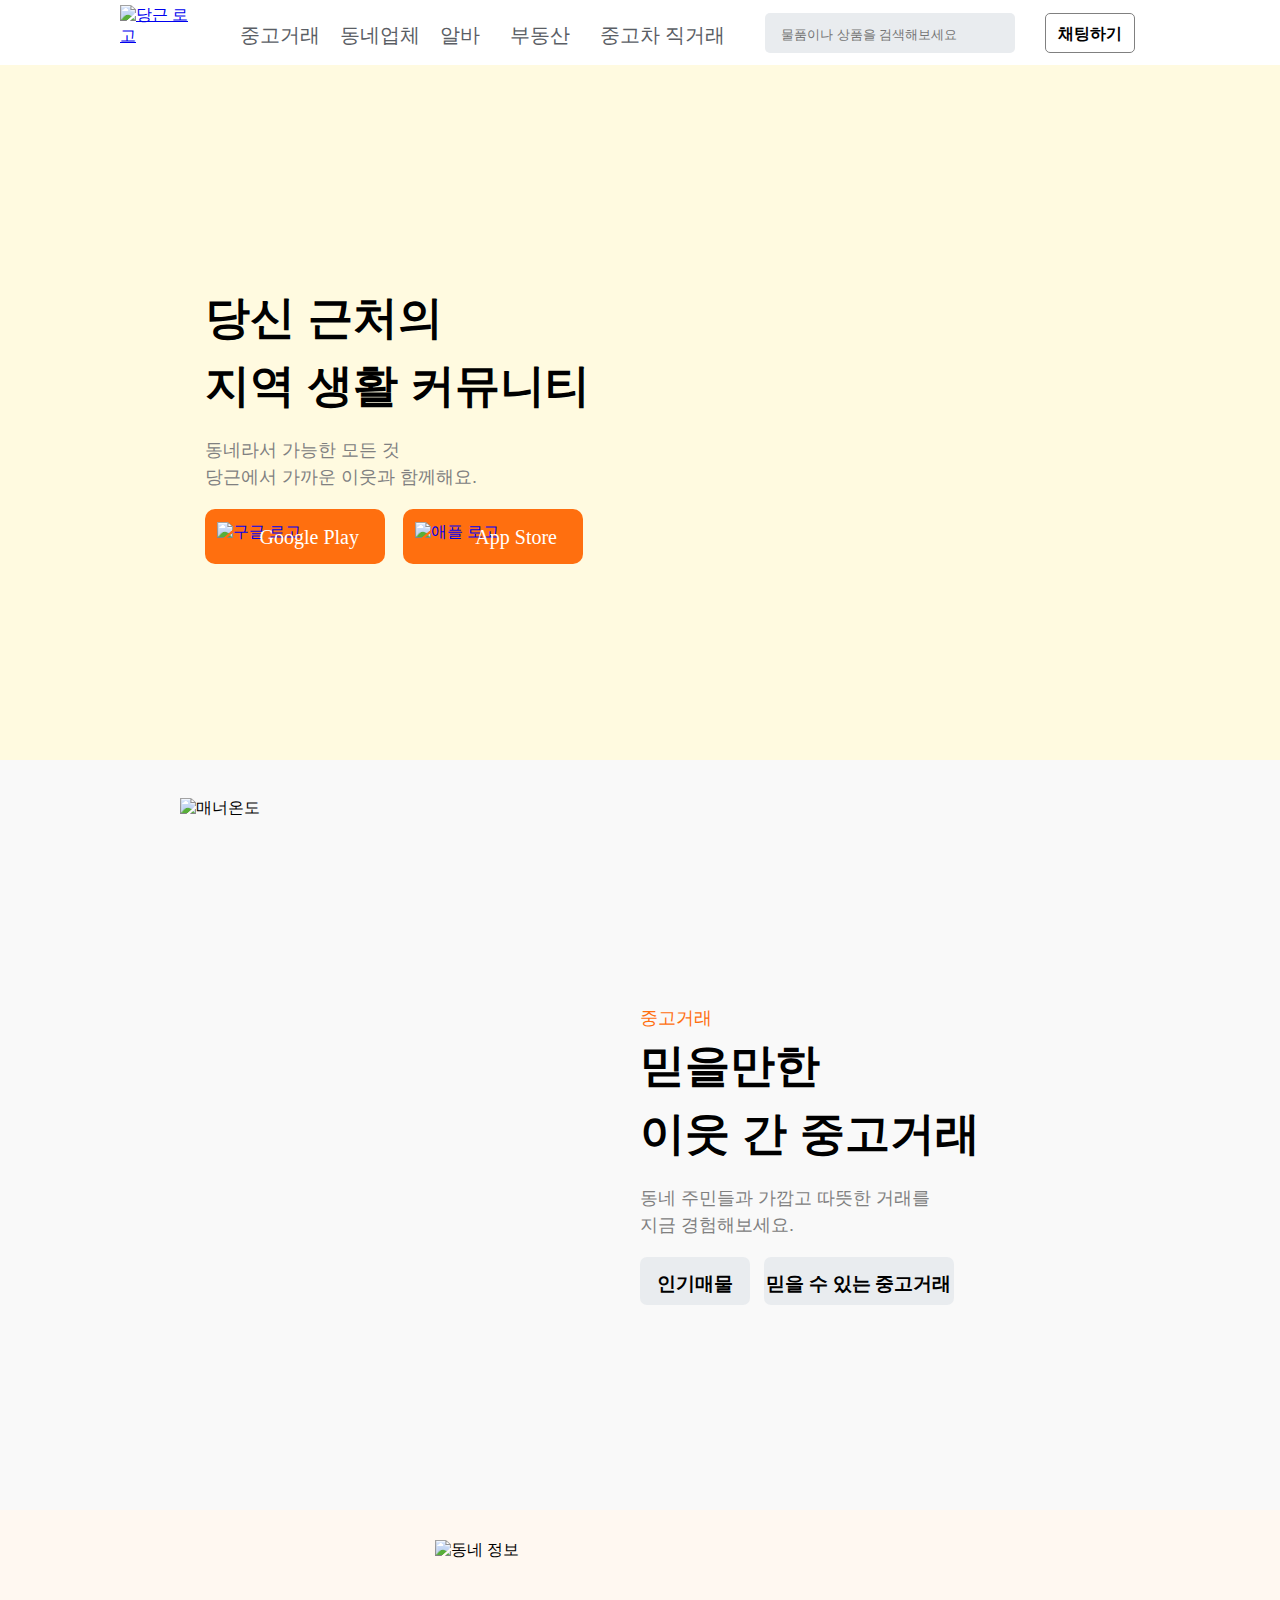
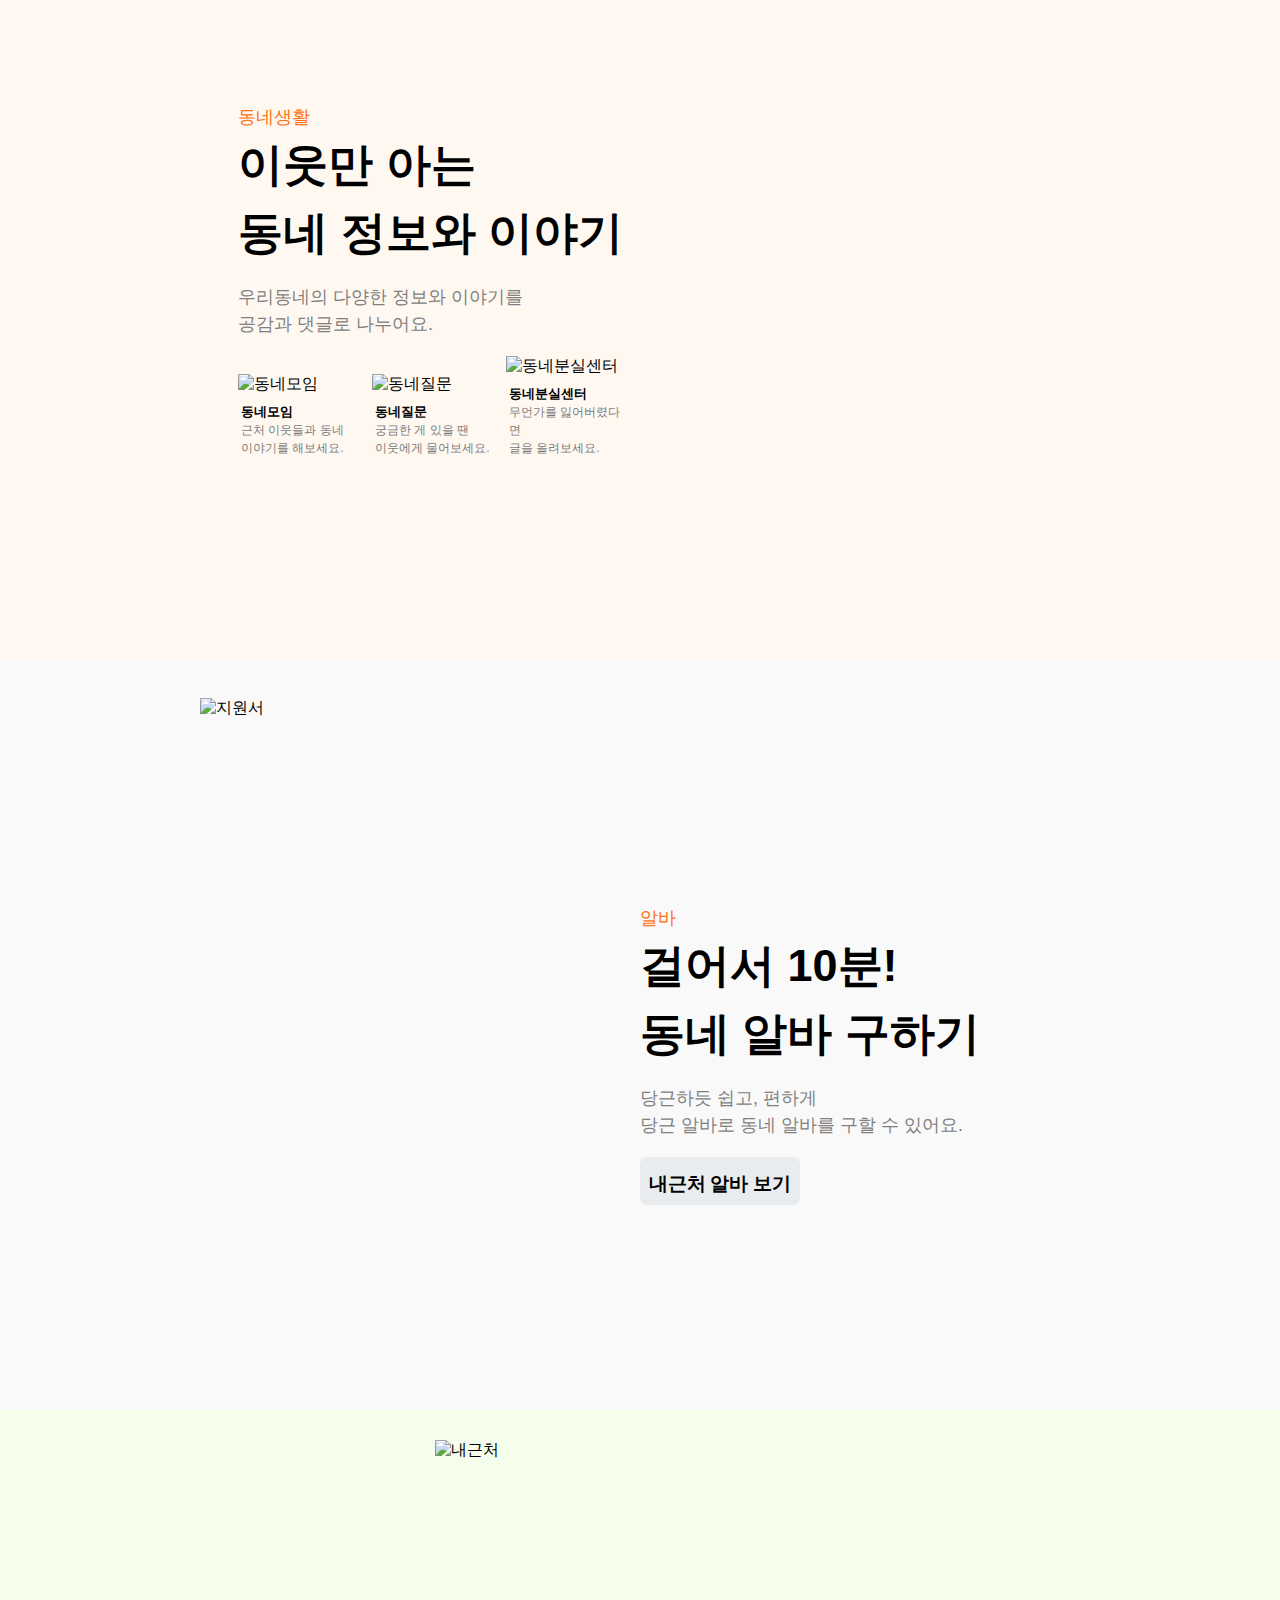
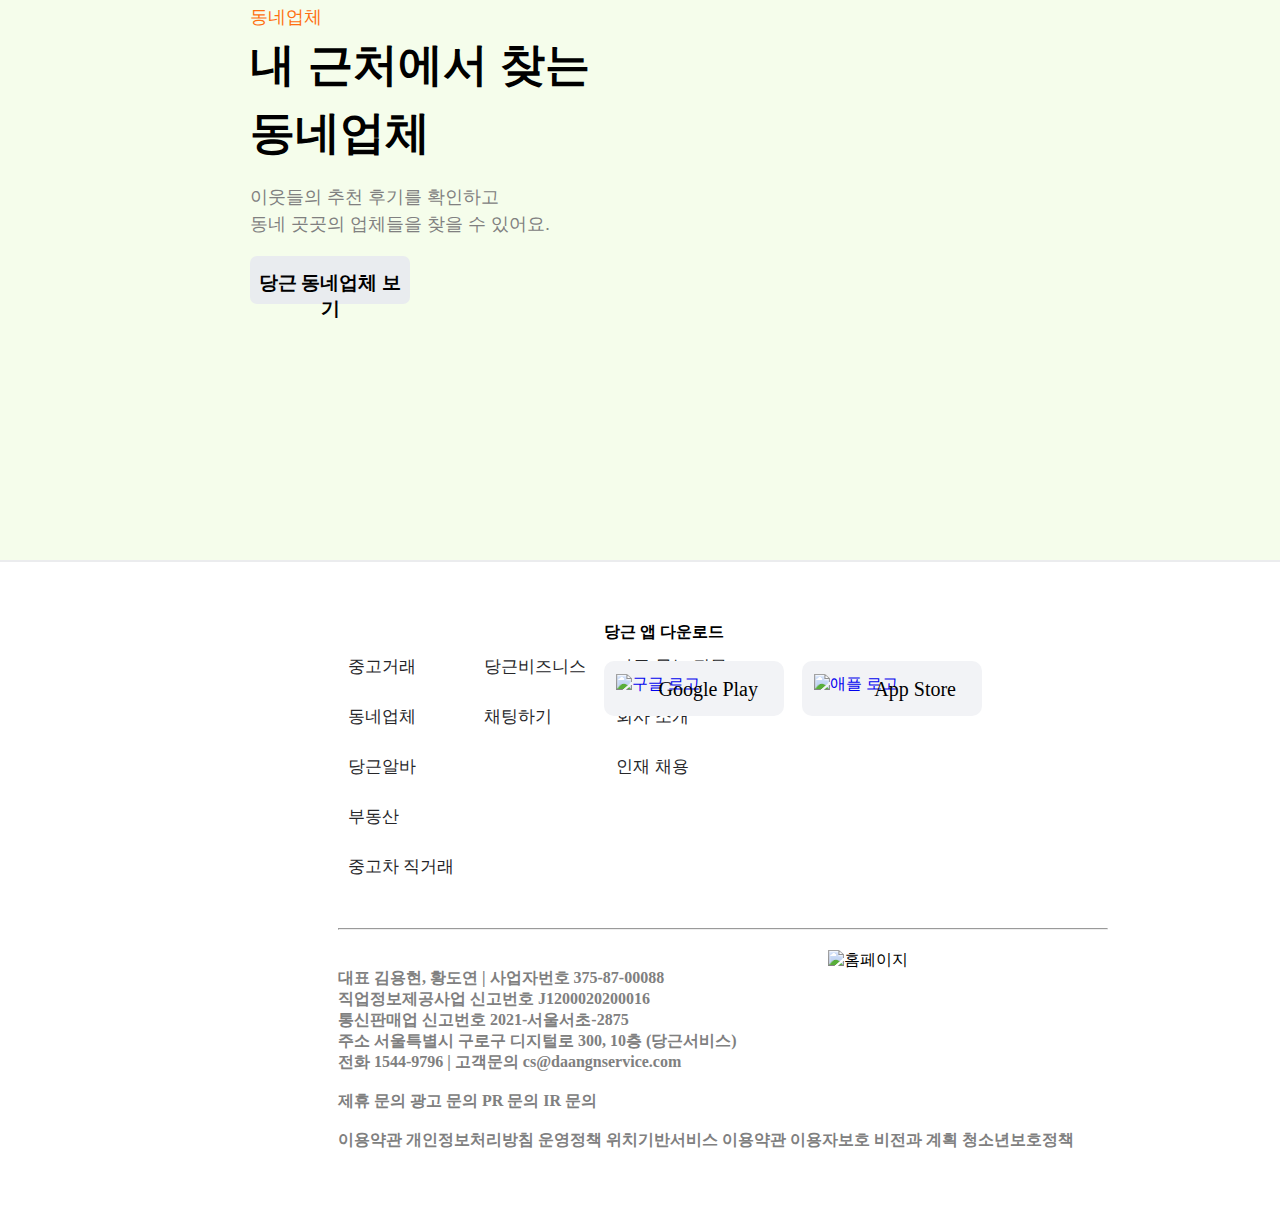
==== Web/index.html @ 8ed198dc "first commit" ====
<!DOCTYPE html>
<html lang="ko">
  <head>
    <meta charset="UTF-8" />
    <meta name="viewport" content="width=device-width, initial-scale=1.0" />
    <title>당근마켓 클론</title>
    <link rel="stylesheet" href="style.css"/>
    
  </head>
  <body>
      <header class="scroll_bar">
        <div class="header_container">
          <div class="logo">
            <a href="./index.html"><img src="../assets/daangn-clone-logo.png" alt="당근 로고" width="110px"></a>
          </div>
          
          <div class="headButton">
            <a href="./fleamarket.html"><div id="headclick">중고거래</div></a>
            <div id="headclick2">동네업체</div>
            <div id="headclick3">알바</div>
            <div id="headclick4">부동산</div>
            <div id="headclick5">중고차 직거래</div>
          </div>

          <div class="head_chat">
            <h4>채팅하기</h4>
          </div>
          <input type="text" class="head_search" placeholder="물품이나 상품을 검색해보세요">
        </div>
      </header>

      <main>
        <div class="indexcontainer">
          <div class="container-yellow">
            <div id="text-box">
              <h1 class="ibm-plex-sans-kr-regular">당신 근처의<br>지역 생활 커뮤니티</h1>
              <br>
              <p class="nanum-gothic-regular">동네라서 가능한 모든 것<br>당근에서 가까운 이웃과 함께해요.</p>
              <br>
              <a href="https://play.google.com/store/apps/details?id=com.towneers.www" target = "_blank">
                <section id="downloadButton">
                  <div id="download_picture"><img src="../assets/google-logo.png" alt="구글 로고" width="30px" height="30px"></div>
                  <div id="download_write">Google Play</div>
                </section>
              </a>
    
               <a href="https://apps.apple.com/us/app/karrot-buy-sell-locally/id1018769995" target = "_blank">
                <section id="downloadButton">
                  <div id="download_picture"><img src="../assets/apple-logo.png" alt="애플 로고" width="42px" height="34px"></div>
                  <div id="download_write">App Store</div>
                </section>
               </a>
            </div>
    
            <div class="mascot">
              <img src="../assets/daangn-clone-mascot.jpg" alt="당근 마스코트" width="655" height="800">
            </div>
          </div>

          <div class="container-white">
            <div class="main_tmpPicture">
              <img src="../assets/daangn-clone-tem.jpg" alt="매너온도" width="640" height="720">
            </div>

            <div class="container-text-white">
              <p class="nanum-gothic-regular-orange">중고거래</p>
              <h1 class="ibm-plex-sans-kr-regular">믿을만한<br>이웃 간 중고거래</h1>
              <br>
              <p class="nanum-gothic-regular">동네 주민들과 가깝고 따뜻한 거래를<br>지금 경험해보세요.</p>
              <br>

              <div id="grayButton">
                <h3>인기매물</h3>
              </div>
              <div id="grayButton2">
                <h3>믿을 수 있는 중고거래</h3>
              </div>
            </div>
          </div>

          <div class="container-red">
            <div class="main_vPicture">
              <img src="../assets/v_info.jpg" alt="동네 정보" width="640" height="720"> 
            </div>

            <div class="container-text-red">
              <p class="nanum-gothic-regular-orange">동네생활</p>
              <h1 class="ibm-plex-sans-kr-regular">이웃만 아는<br>동네 정보와 이야기</h1>
              <br>
              <p class="nanum-gothic-regular">우리동네의 다양한 정보와 이야기를<br>공감과 댓글로 나누어요.</p>
              <br>
              <div id="village_info">
                <img src="../assets/동네모임.png" alt="동네모임" width="75px" height="75px">
                <div id="village_text">
                  <h5>동네모임</h5>
                  <p class="p-nanum-gothic-regular">근처 이웃들과 동네<br>이야기를 해보세요.</p>
                </div>
              </div>
              <div id="village_info_left">
                <img src="../assets/동네질문.png" alt="동네질문" width="75px" height="75px">
                <div id="village_text">
                  <h5>동네질문</h5>
                  <p class="p-nanum-gothic-regular">궁금한 게 있을 땐<br>이웃에게 물어보세요.</p>
                </div>
              </div>
              <div id="village_info_left">
                <img src="../assets/동네분실센터.png" alt="동네분실센터" width="75px" height="75px">
                <div id="village_text">
                  <h5>동네분실센터</h5>
                  <p class="p-nanum-gothic-regular">무언가를 잃어버렸다면<br>글을 올려보세요.</p>
                </div>
              </div>
            </div>
          </div>
  
          <div class="container-white">
            <div class="main_supportPicture">
              <img src="../assets/지원서.jpg" alt="지원서" width="640" height="720">
            </div>

            <div class="container-text-white">
              <p class="nanum-gothic-regular-orange">알바</p>
              <h1 class="ibm-plex-sans-kr-regular">걸어서 10분!<br>동네 알바 구하기</h1>
              <br>
              <p class="nanum-gothic-regular">당근하듯 쉽고, 편하게<br>당근 알바로 동네 알바를 구할 수 있어요.</p>
              <br>
              <div id="grayButton3">
                <h3>내근처 알바 보기</h3>
              </div>
            </div>
          </div>  

          <div class="container-green">
            <div class="main_vPicture">
              <img src="../assets/내근처.jpg" alt="내근처" width="640" height="720"> 
            </div>
              <div class="container-text-green">
                <p class="nanum-gothic-regular-orange">동네업체</p>
                <h1 class="ibm-plex-sans-kr-regular">내 근처에서 찾는<br>동네업체</h1>
                <br>
                <p class="nanum-gothic-regular">이웃들의 추천 후기를 확인하고<br>동네 곳곳의 업체들을 찾을 수 있어요.</p>
                <br>
                <div id="grayButton3">
                  <h3>당근 동네업체 보기</h3>
                </div>
              </div>
            </div>
          </div>
        </div>
        
      </main>
      <hr color="#ebecee">
      <footer class="footer_d">
        <div class="footer_text">
          <div class="footer_text_div">
            <h4>당근 앱 다운로드</h4>
            <br>
            <a href="https://play.google.com/store/apps/details?id=com.towneers.www" target = "_blank">
              <section id="downloadButton-black">
                <div id="download_picture"><img src="../assets/google-logo-black.png" alt="구글 로고" width="30px" height="25px"></div>
                <div id="download_write-black">Google Play</div>
              </section>
            </a>
            <a href="https://apps.apple.com/us/app/karrot-buy-sell-locally/id1018769995" target = "_blank">
              <section id="downloadButton-black">
                <div id="download_picture"><img src="../assets/apple-logo-black.png" alt="애플 로고" width="30px" height="25px"></div>
                <div id="download_write-black">App Store</div>
              </section>
            </a>
          </div>

          <div class="footer_text_ul">
          <ul>
            <li>중고거래</li>
            <li>동네업체</li>
            <li>당근알바</li>
            <li>부동산</li>
            <li>중고차 직거래</li>
          </ul>
          <ul>
            <li>당근비즈니스</li>
            <li>채팅하기</li>
          </ul>
          <ul>
            <li>자주 묻는 질문</li>
            <li>회사 소개</li>
            <li>인재 채용</li>
          </ul>
        </div>
          <br>
          <br>
          <hr>
          <div class="footer_text_under">
            <img src="../assets/footer_picture.png" alt="홈페이지" width="280" height="55">
            <br>
            <h4>대표 김용현, 황도연 | 사업자번호 375-87-00088</h4>
            <h4>직업정보제공사업 신고번호 J1200020200016</h4>
            <h4>통신판매업 신고번호 2021-서울서초-2875</h4>
            <h4>주소 서울특별시 구로구 디지털로 300, 10층 (당근서비스)</h4>
            <h4>전화 1544-9796 | 고객문의 cs@daangnservice.com</h4>
            <br>
            <h4>제휴 문의     광고 문의     PR 문의     IR 문의</h4>
            <br>
            <h4>이용약관   개인정보처리방침   운영정책   위치기반서비스 이용약관   이용자보호 비전과 계획   청소년보호정책</h4>
          </div>
        </div>
      </footer>

  </body>
</html>
---- Web/style.css ----
.ibm-plex-sans-kr-regular {
  font-family: "IBM Plex Sans KR", sans-serif;
  font-weight: 650;
  font-style: normal;
  font-size : 45px;
  line-height : 1.5;
}

.fleamarket_ibm-plex-sans-kr-regular {
  font-family: "IBM Plex Sans KR", sans-serif;
  font-weight: 650;
  font-style: normal;
  font-size : 35px;
  line-height : 1.5;
}

.nanum-gothic-regular {
  font-family: "Nanum Gothic", sans-serif;
  font-style: normal;
  color : gray;
  font-size : 18px;
  line-height : 1.5;
}

.nanum-gothic-regular-orange {
  font-family: "Nanum Gothic", sans-serif;
  font-style: bolder;
  color : #FF6F0F;
  font-size : 18px;
  line-height : 1.5;
}

.head-nanum-gothic-regular {
  font-family: "Nanum Gothic", sans-serif;
  font-style: light;
  color : #868e96;
  font-size : 12px;
  line-height : 1.5;
}

.p-nanum-gothic-regular {
  font-family: "Nanum Gothic", sans-serif;
  font-style: light;
  color : #7c7c7c;
  font-size : 12px;
  line-height : 1.5;
}

* {
  margin: 0;
  padding: 0;
  box-sizing: border-box;
}

.logo {
  cursor : pointer;
  width : 70px;
}

.footer_d {
  height : 620px;
  background-color : white;
  position : relative;
}

.footer_text {
  width : 770px;
  height : 530px;
  margin : 40px 338px 0px 338px;
  
}

.footer_text_under > h4 {
  font-size : 16px;
  color : gray;
}

.footer_text_under {
  width : 770px;
  height : 200px;
  margin : 20px 0px 0px 0px;
  position : relative;
}

.footer_text_under > img {
  position : absolute;
  right : 0px;
  top : 0px
}

ul {
  padding : 40px 0px 0px 10px;
  display : inline-block;
  margin-right : 20px;
}

li {
  list-style : none;
  font-size : 17px;
  line-height : 50px;
  color : #262629;
}

footer > hr {
  width : 120px;
  border-color : #f5f5f7;
}

.container-yellow {
  position : relative;
  background-color : #FFFAE0;
  height : 760px;
}

.main-footer_hr {
  border-color : #f5f5f7;
}

.container-white {
  position : relative;
  background-color : #f9f9f9;
  height : 750px;
}

.container-green {
  position : relative;
  background-color : #f5fdeb;
  height : 750px;
  border-top-width : 2px;
  border-color : gray;
}

.container-text-white {
  position  : absolute;
  top : 245px;
  right : 300px;
}

.container-red {
  position : relative;
  background-color : #fff8f1;
  height : 750px;
}

.container-text-red {
  position  : absolute;
  top : 194px;
  left : 238px;
}

.container-text-green {
  position  : absolute;
  top : 194px;
  left : 250px;
}

header {
  background-color : white;
  height : 65px;
}

.header_container {
  position : relative;
  margin : 5px 135px 5px 120px;
}

.headButton {
  margin : 5px 135px 5px 120px;
  height : 50px;
}

#headclick {
  color : #5a5e65;
  text-align : center;
  position : absolute;
  padding : 12px 0px;
  top : 5px;
  font-size : 20px;
}

#headclick:hover {
  color : #868e96;
  cursor : pointer;
}

#headclick2:hover {
  color : #868e96;
  cursor : pointer;
}

#headclick3:hover {
  color : #868e96;
  cursor : pointer;
}

#headclick4:hover {
  color : #868e96;
  cursor : pointer;
}

#headclick5:hover {
  color : #868e96;
  cursor : pointer;
}

#headclick6:hover {
  cursor : pointer;
}

#headclick2 {
  color : #5a5e65;
  text-align : center;
  position : absolute;
  padding : 12px 0px;
  left : 220px;
  top : 5px;
  font-size : 20px;
}

#headclick3 {
  color : #5a5e65;
  text-align : center;
  position : absolute;
  padding : 12px 0px;
  left : 320px;
  top : 5px;
  font-size : 20px;
}

#headclick4 {
  color : #5a5e65;
  text-align : center;
  position : absolute;
  padding : 12px 0px;
  left : 390px;
  top : 5px;
  font-size : 20px;
}

#headclick5 {
  color : #5a5e65;
  text-align : center;
  position : absolute;
  padding : 12px 0px;
  left : 480px;
  top : 5px;
  font-size : 20px;
}

#headclick6 {
  color : #ff7929;
  text-align : center;
  position : absolute;
  padding : 12px 0px;
  top : 5px;
  font-size : 20px;

}

.scroll_bar {
  position : fixed;
  width : 100%;
  top : 0;
  z-index : 100;
}

.indexcontainer {
  height : 3760px;
}

#text-box {
  padding-left : 205px;
  padding-top : 284px;
  
}

.mascot {
  position : absolute;
  bottom : 0;
  right : 45px;
  top : 1px;

}

#downloadButton {
  position : relative;
  width : 180px;
  height : 55px;
  background-color : #FF6F0F;
  border-radius : 10px;
  float : left;
  margin-right : 18px; 
}

#downloadButton-black {
  position : relative;
  width : 180px;
  height : 55px;
  background-color : #f2f3f6;
  border-radius : 10px;
  float : left;
  margin-right : 18px; 
}

#download_picture {
  padding : 13px 0px 0px 12px;
}

#download_write {
  font-size : 20px;
  text-align : center;
  color : white;
  position : absolute;
  top : 17px;
  right : 26px;
}

#download_write-black {
  font-size : 20px;
  text-align : center;
  color : black;
  position : absolute;
  top : 17px;
  right : 26px;
}

.mainfleainfo {
  background-color : #FFF1AA;
  height: 380px;
  position : relative;
}

.mainfleacontainer {
  margin : 0px 335px 0px 335px;
  height : 315px;
  padding : 112px 0px 100px 0px;
}

.fleamarket_p {
  font-size : 18px;
  line-height : 1.4;
}

.fleamarket_picture {
  position : absolute;
  top : 65px;
  right : 280px
}

.fleamarket_h1 {
  text-align : center;
  padding : 74px 0px 0px 0px;
}

.fleamarket_h3 {
  text-align : center;
  padding : 10px 0px 0px 0px;
  text-decoration : underline;
}

.fleamarket_container {
  height : 2210px;
}

.head_chat {
  border-radius : 5px;
  border : 1.2px solid gray;
  width : 90px;
  height : 40px;
  text-align : center;
  padding : 10px 0px 0px 0px;
  position : absolute;
  right : 10px;
  top : 8px;
}

.head_search {
  border-radius : 5px;
  background-color : #e9ecef;
  width : 250px;
  height : 40px;
  text-align : left;
  padding : 2px 0px 0px 16px;
  position : absolute;
  right : 130px;
  top : 8px;
  border-width : 0px;

}

.main_tmpPicture {
  position : relative;
  height : 750px;
  width: 655px;
  top : 38px;
  left : 180px

}

.main_supportPicture {
  position : relative;
  height : 750px;
  width: 655px;
  top : 38px;
  left : 200px

}

#grayButton {
  background-color : #E9ECEF;
  width : 110px;
  height : 48px;
  border-radius : 7px;
  text-align : center;
  padding : 14px 0px 0px 0px;
  display : inline-block;
}

#grayButton2 {
  background-color : #E9ECEF;
  width : 190px;
  height : 48px;
  border-radius : 7px;
  text-align : center;
  padding : 14px 0px 0px 0px;
  display : inline-block;
  margin-left : 10px;
}

#grayButton3 {
  background-color : #E9ECEF;
  width : 160px;
  height : 48px;
  border-radius : 7px;
  text-align : center;
  padding : 14px 0px 0px 0px;
  display : inline-block;
}

.main_vPicture {
  position : absolute;
  height : 750px;
  width: 655px;
  top : 30px;
  right : 190px;
}

#village_info {
  width : 120px;
  height : 150px;
  display : inline-block;
}

#village_info_left {
  width : 120px;
  height : 150px;
  display : inline-block;
  margin-left : 10px;
}

#village_text {
  padding-top : 8px;
  padding-left : 3px;
}

.footer_text_ul {
  display: flex;
}

.footer_text_div {
  position : absolute;
  top : 20px;
  right : 280px;
}

.flea_box {
  width : 757px;
  height : 1542px;
  margin : 30px auto;
}

.item {
  display : inline-block;
  margin-right : 26px;
  width : 223px;
  height : 339px;
  line-height : 26px
}
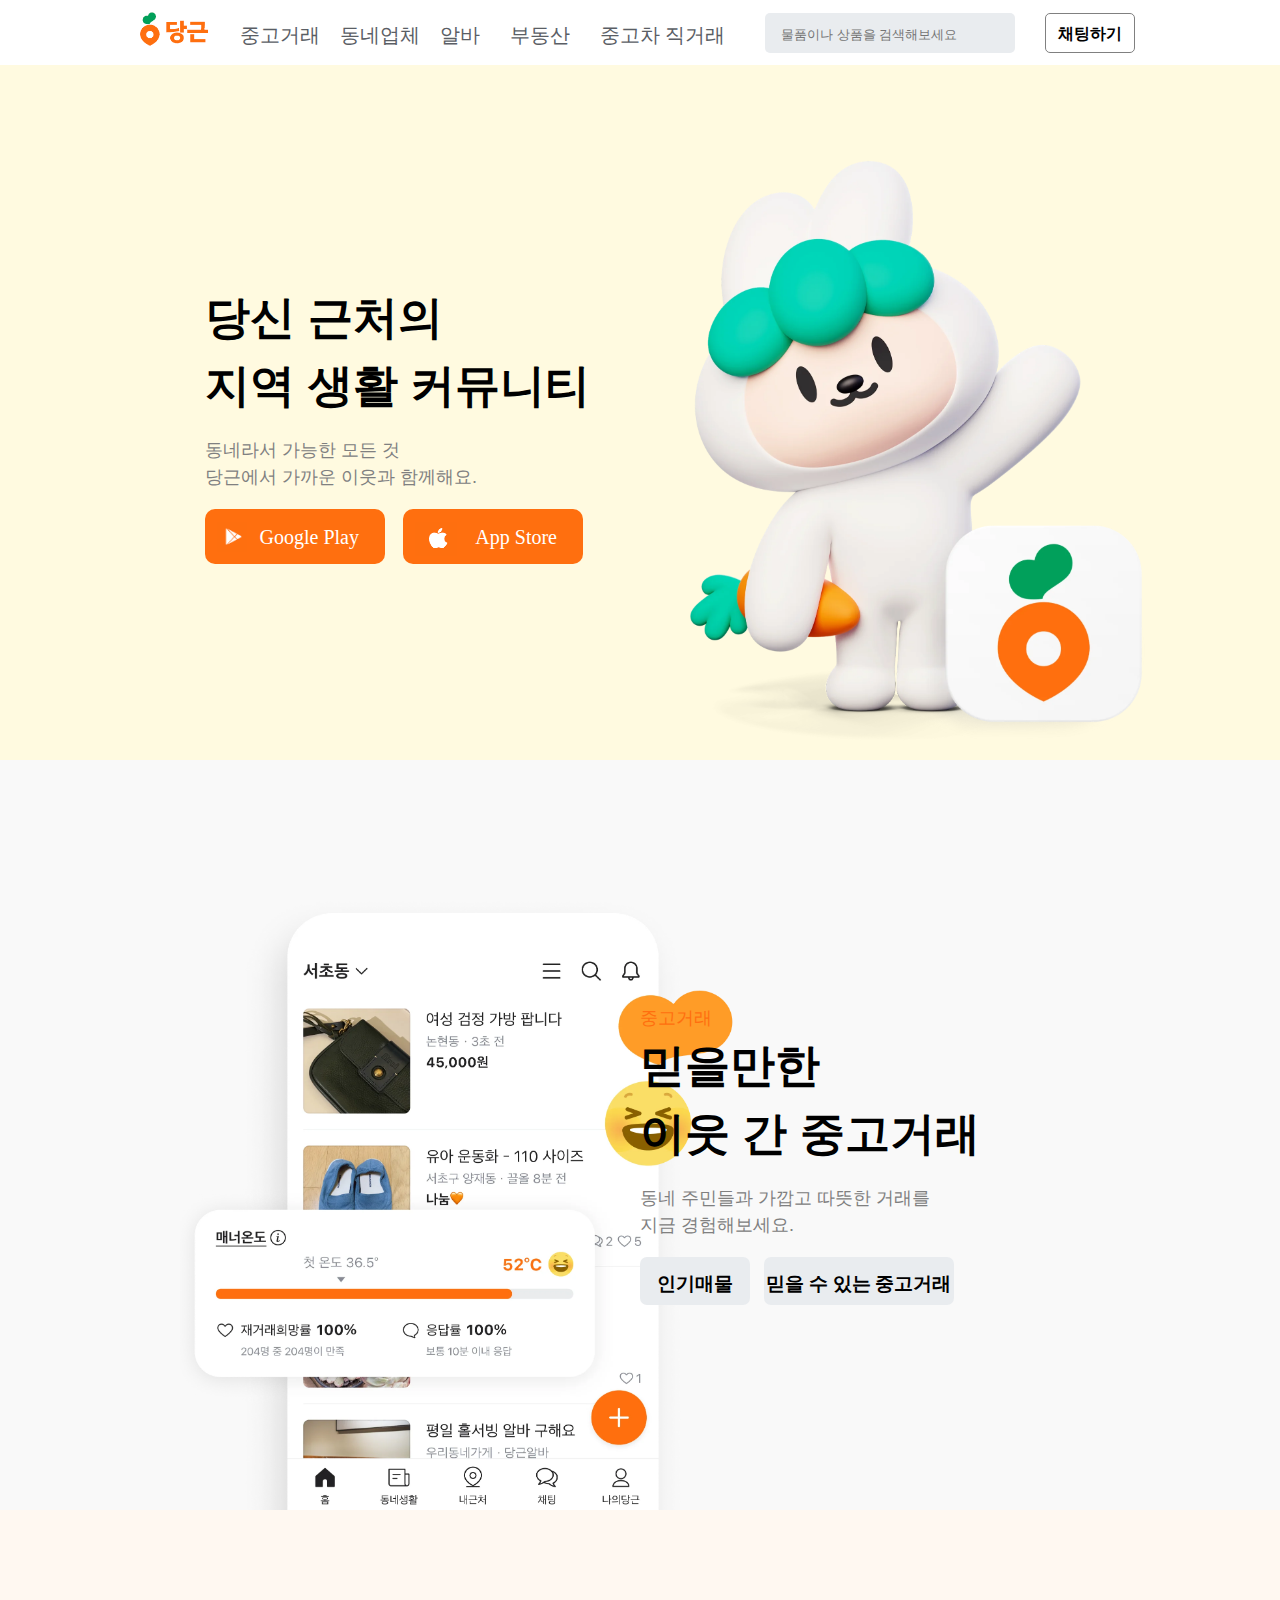
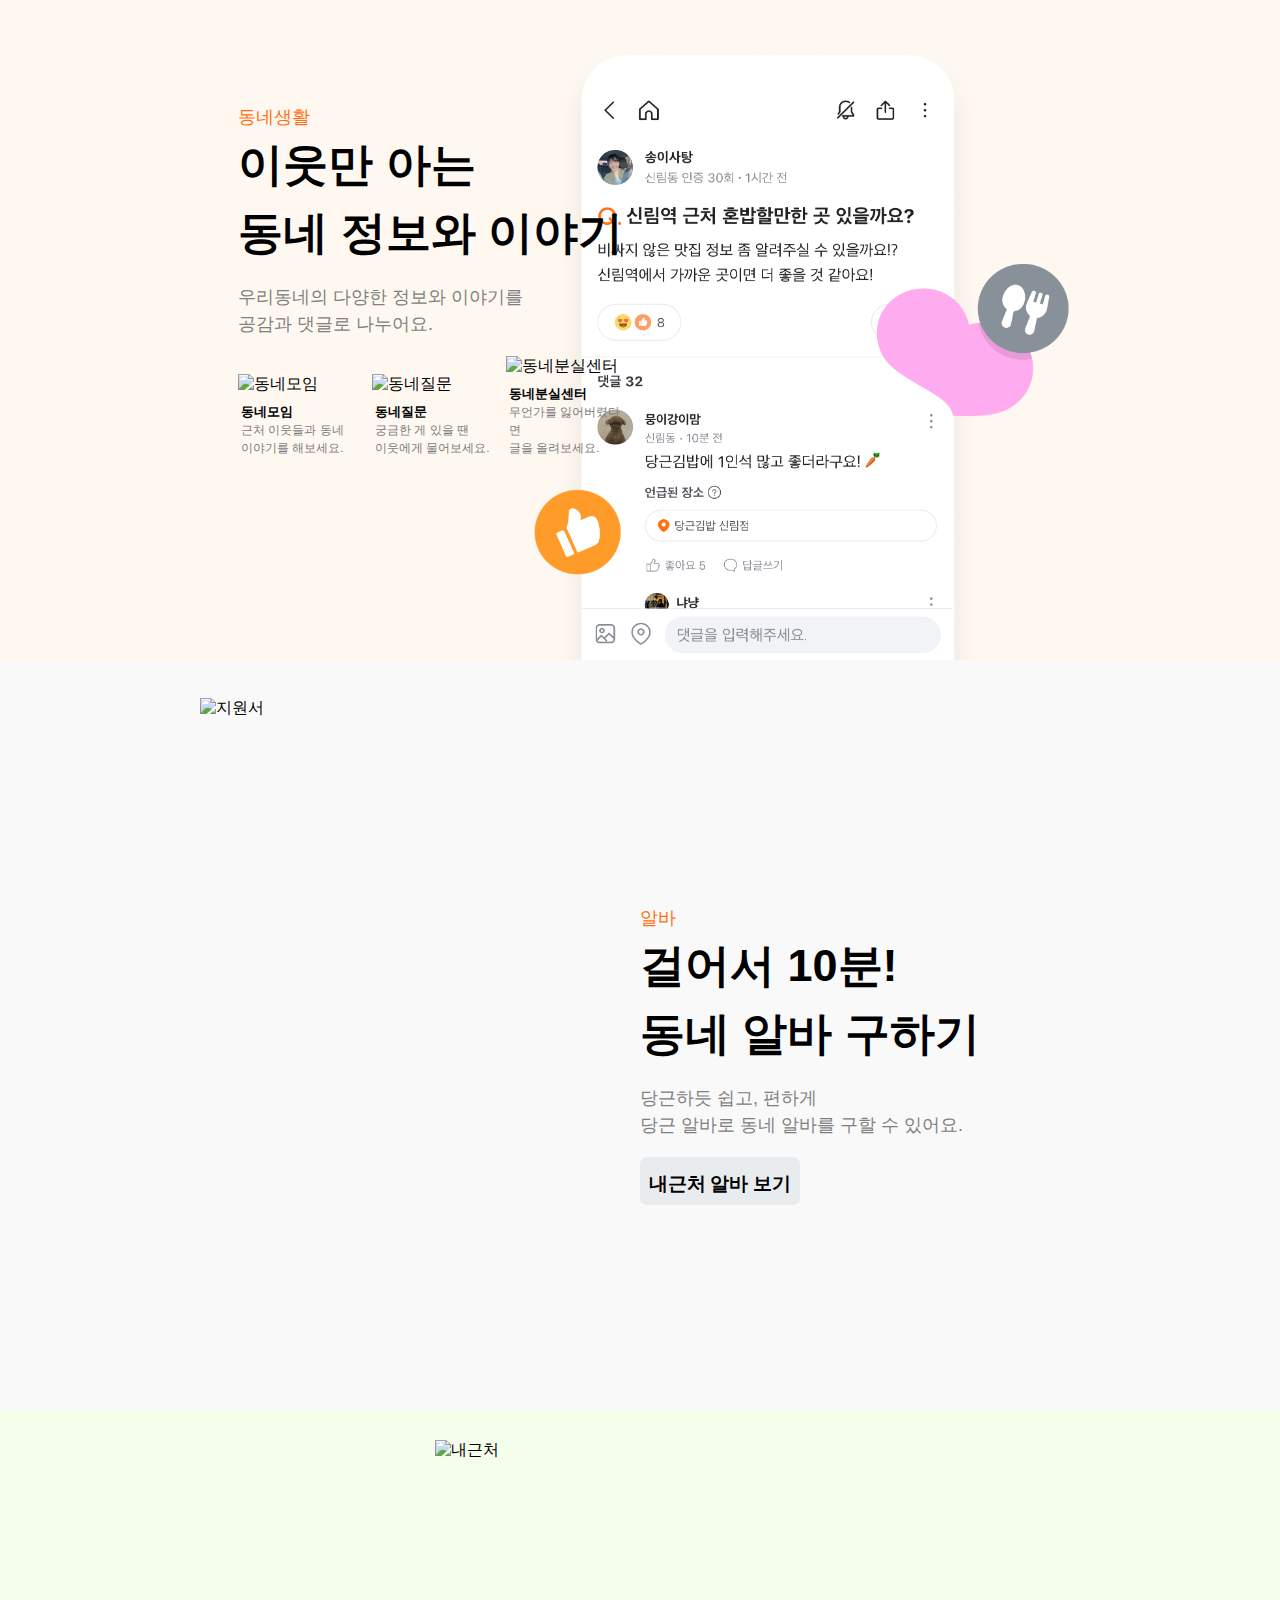
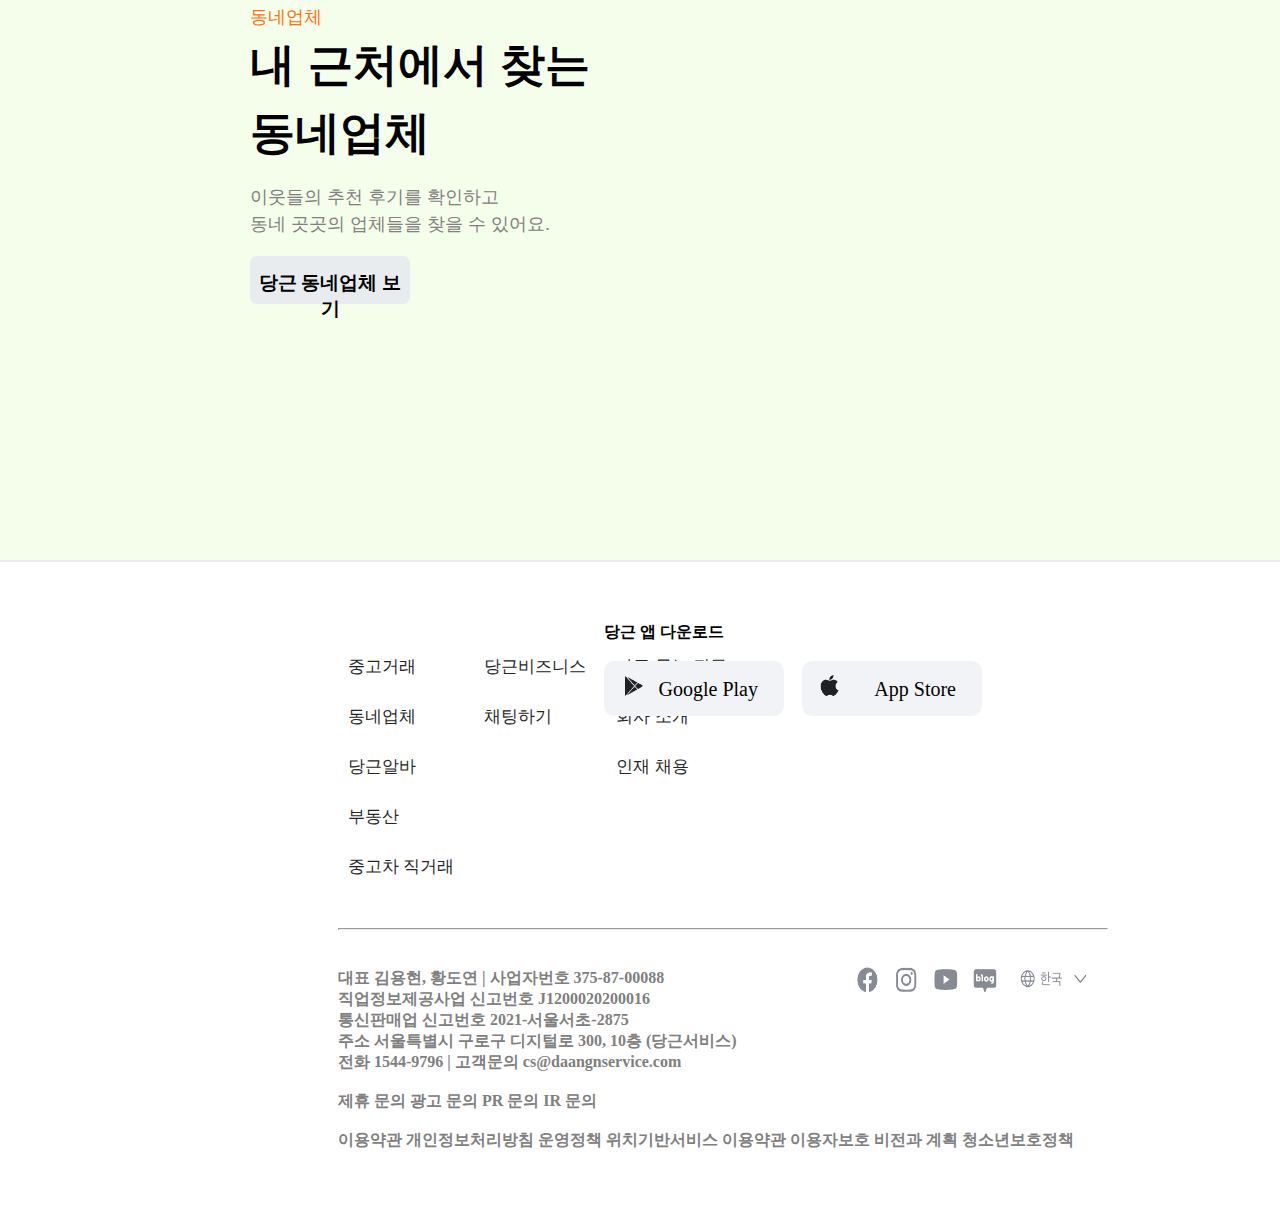
==== commit b8ba09e8: "Fix : 사진 url 변경" ====
--- a/Web/index.html
+++ b/Web/index.html
@@ -11,7 +11,7 @@
       <header class="scroll_bar">
         <div class="header_container">
           <div class="logo">
-            <a href="./index.html"><img src="../assets/daangn-clone-logo.png" alt="당근 로고" width="110px"></a>
+            <a href="./index.html"><img src="../picture/daangn-clone-logo.png" alt="당근 로고" width="110px"></a>
           </div>
           
           <div class="headButton">
@@ -39,27 +39,27 @@
               <br>
               <a href="https://play.google.com/store/apps/details?id=com.towneers.www" target = "_blank">
                 <section id="downloadButton">
-                  <div id="download_picture"><img src="../assets/google-logo.png" alt="구글 로고" width="30px" height="30px"></div>
+                  <div id="download_picture"><img src="../picture/google-logo.png" alt="구글 로고" width="30px" height="30px"></div>
                   <div id="download_write">Google Play</div>
                 </section>
               </a>
     
                <a href="https://apps.apple.com/us/app/karrot-buy-sell-locally/id1018769995" target = "_blank">
                 <section id="downloadButton">
-                  <div id="download_picture"><img src="../assets/apple-logo.png" alt="애플 로고" width="42px" height="34px"></div>
+                  <div id="download_picture"><img src="../picture/apple-logo.png" alt="애플 로고" width="42px" height="34px"></div>
                   <div id="download_write">App Store</div>
                 </section>
                </a>
             </div>
     
             <div class="mascot">
-              <img src="../assets/daangn-clone-mascot.jpg" alt="당근 마스코트" width="655" height="800">
+              <img src="../picture/daangn-clone-mascot.jpg" alt="당근 마스코트" width="655" height="800">
             </div>
           </div>
 
           <div class="container-white">
             <div class="main_tmpPicture">
-              <img src="../assets/daangn-clone-tem.jpg" alt="매너온도" width="640" height="720">
+              <img src="../picture/daangn-clone-tem.jpg" alt="매너온도" width="640" height="720">
             </div>
 
             <div class="container-text-white">
@@ -80,7 +80,7 @@
 
           <div class="container-red">
             <div class="main_vPicture">
-              <img src="../assets/v_info.jpg" alt="동네 정보" width="640" height="720"> 
+              <img src="../picture/v_info.jpg" alt="동네 정보" width="640" height="720"> 
             </div>
 
             <div class="container-text-red">
@@ -90,21 +90,21 @@
               <p class="nanum-gothic-regular">우리동네의 다양한 정보와 이야기를<br>공감과 댓글로 나누어요.</p>
               <br>
               <div id="village_info">
-                <img src="../assets/동네모임.png" alt="동네모임" width="75px" height="75px">
+                <img src="../picture/동네모임.png" alt="동네모임" width="75px" height="75px">
                 <div id="village_text">
                   <h5>동네모임</h5>
                   <p class="p-nanum-gothic-regular">근처 이웃들과 동네<br>이야기를 해보세요.</p>
                 </div>
               </div>
               <div id="village_info_left">
-                <img src="../assets/동네질문.png" alt="동네질문" width="75px" height="75px">
+                <img src="../picture/동네질문.png" alt="동네질문" width="75px" height="75px">
                 <div id="village_text">
                   <h5>동네질문</h5>
                   <p class="p-nanum-gothic-regular">궁금한 게 있을 땐<br>이웃에게 물어보세요.</p>
                 </div>
               </div>
               <div id="village_info_left">
-                <img src="../assets/동네분실센터.png" alt="동네분실센터" width="75px" height="75px">
+                <img src="../picture/동네분실센터.png" alt="동네분실센터" width="75px" height="75px">
                 <div id="village_text">
                   <h5>동네분실센터</h5>
                   <p class="p-nanum-gothic-regular">무언가를 잃어버렸다면<br>글을 올려보세요.</p>
@@ -115,7 +115,7 @@
   
           <div class="container-white">
             <div class="main_supportPicture">
-              <img src="../assets/지원서.jpg" alt="지원서" width="640" height="720">
+              <img src="../picture/지원서.jpg" alt="지원서" width="640" height="720">
             </div>
 
             <div class="container-text-white">
@@ -132,7 +132,7 @@
 
           <div class="container-green">
             <div class="main_vPicture">
-              <img src="../assets/내근처.jpg" alt="내근처" width="640" height="720"> 
+              <img src="../picture/내근처.jpg" alt="내근처" width="640" height="720"> 
             </div>
               <div class="container-text-green">
                 <p class="nanum-gothic-regular-orange">동네업체</p>
@@ -157,13 +157,13 @@
             <br>
             <a href="https://play.google.com/store/apps/details?id=com.towneers.www" target = "_blank">
               <section id="downloadButton-black">
-                <div id="download_picture"><img src="../assets/google-logo-black.png" alt="구글 로고" width="30px" height="25px"></div>
+                <div id="download_picture"><img src="../picture/google-logo-black.png" alt="구글 로고" width="30px" height="25px"></div>
                 <div id="download_write-black">Google Play</div>
               </section>
             </a>
             <a href="https://apps.apple.com/us/app/karrot-buy-sell-locally/id1018769995" target = "_blank">
               <section id="downloadButton-black">
-                <div id="download_picture"><img src="../assets/apple-logo-black.png" alt="애플 로고" width="30px" height="25px"></div>
+                <div id="download_picture"><img src="../picture/apple-logo-black.png" alt="애플 로고" width="30px" height="25px"></div>
                 <div id="download_write-black">App Store</div>
               </section>
             </a>
@@ -191,7 +191,7 @@
           <br>
           <hr>
           <div class="footer_text_under">
-            <img src="../assets/footer_picture.png" alt="홈페이지" width="280" height="55">
+            <img src="../picture/footer_picture.png" alt="홈페이지" width="280" height="55">
             <br>
             <h4>대표 김용현, 황도연 | 사업자번호 375-87-00088</h4>
             <h4>직업정보제공사업 신고번호 J1200020200016</h4>
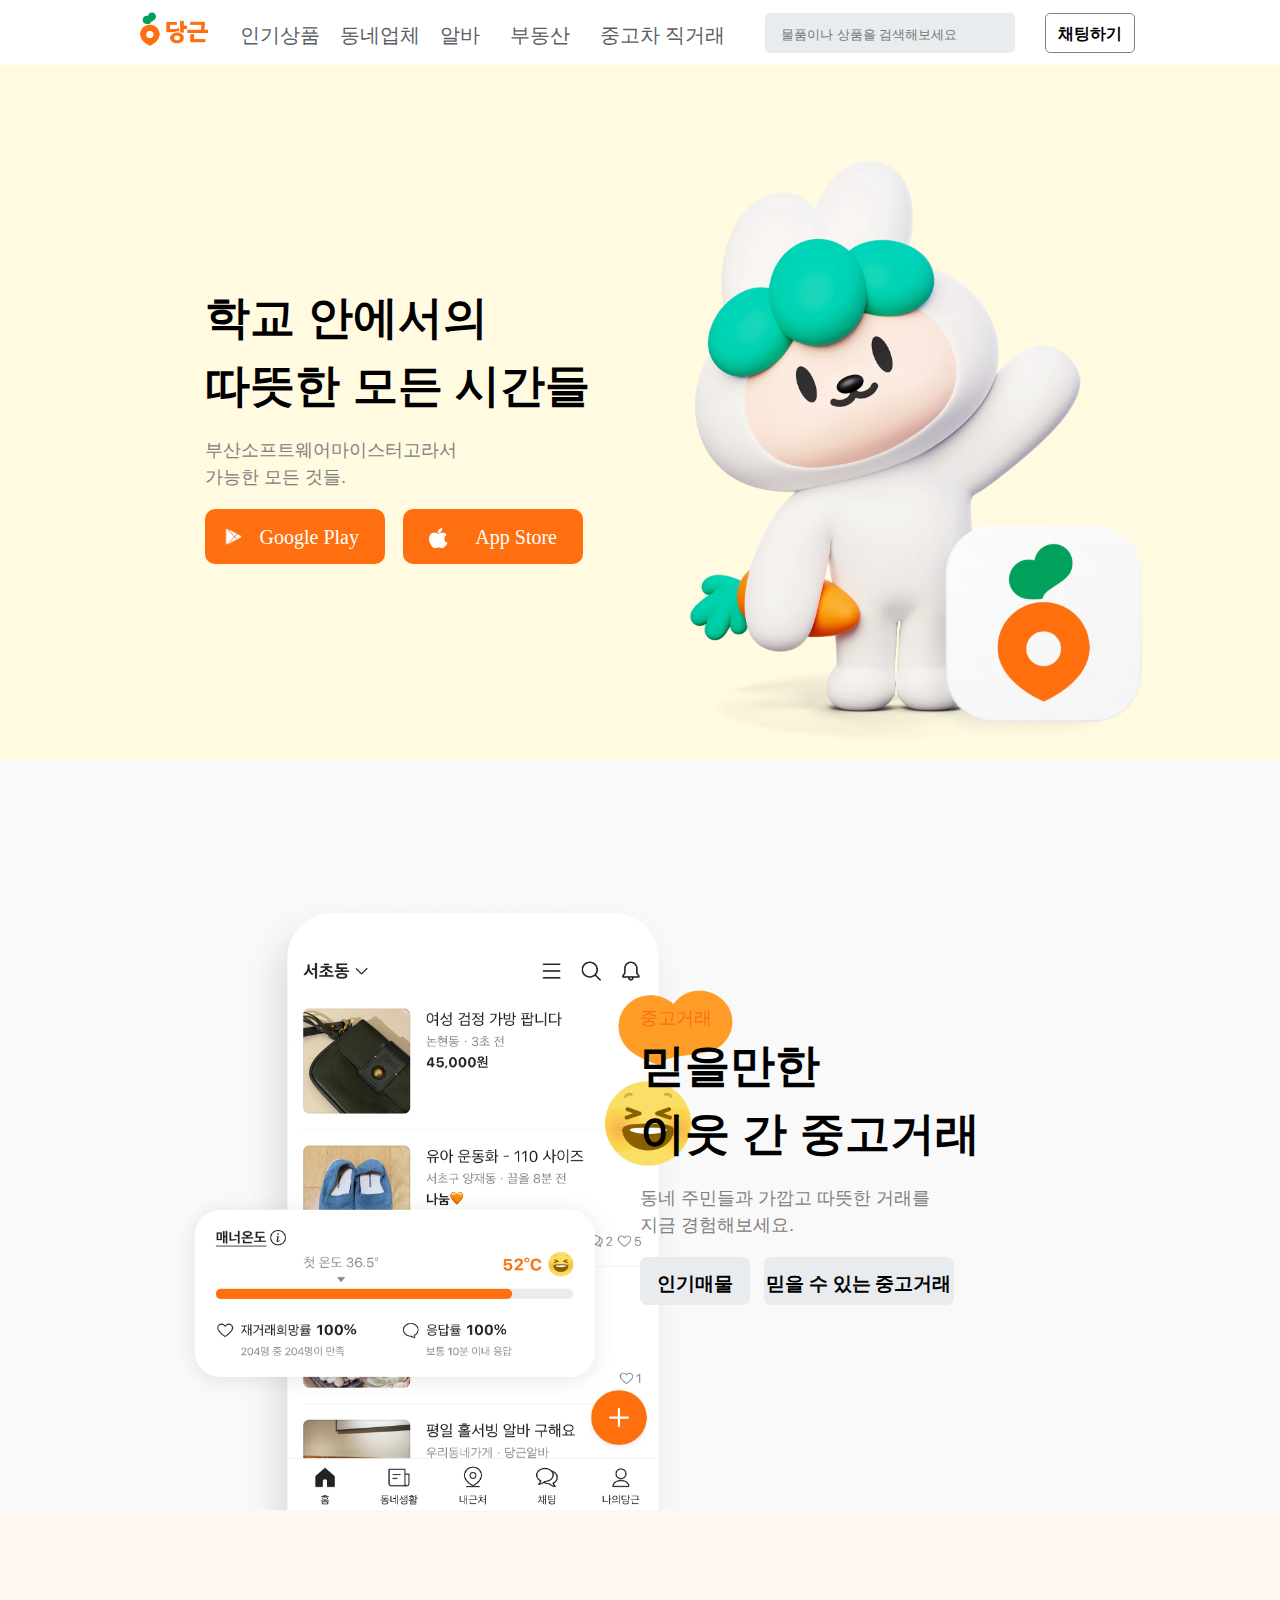
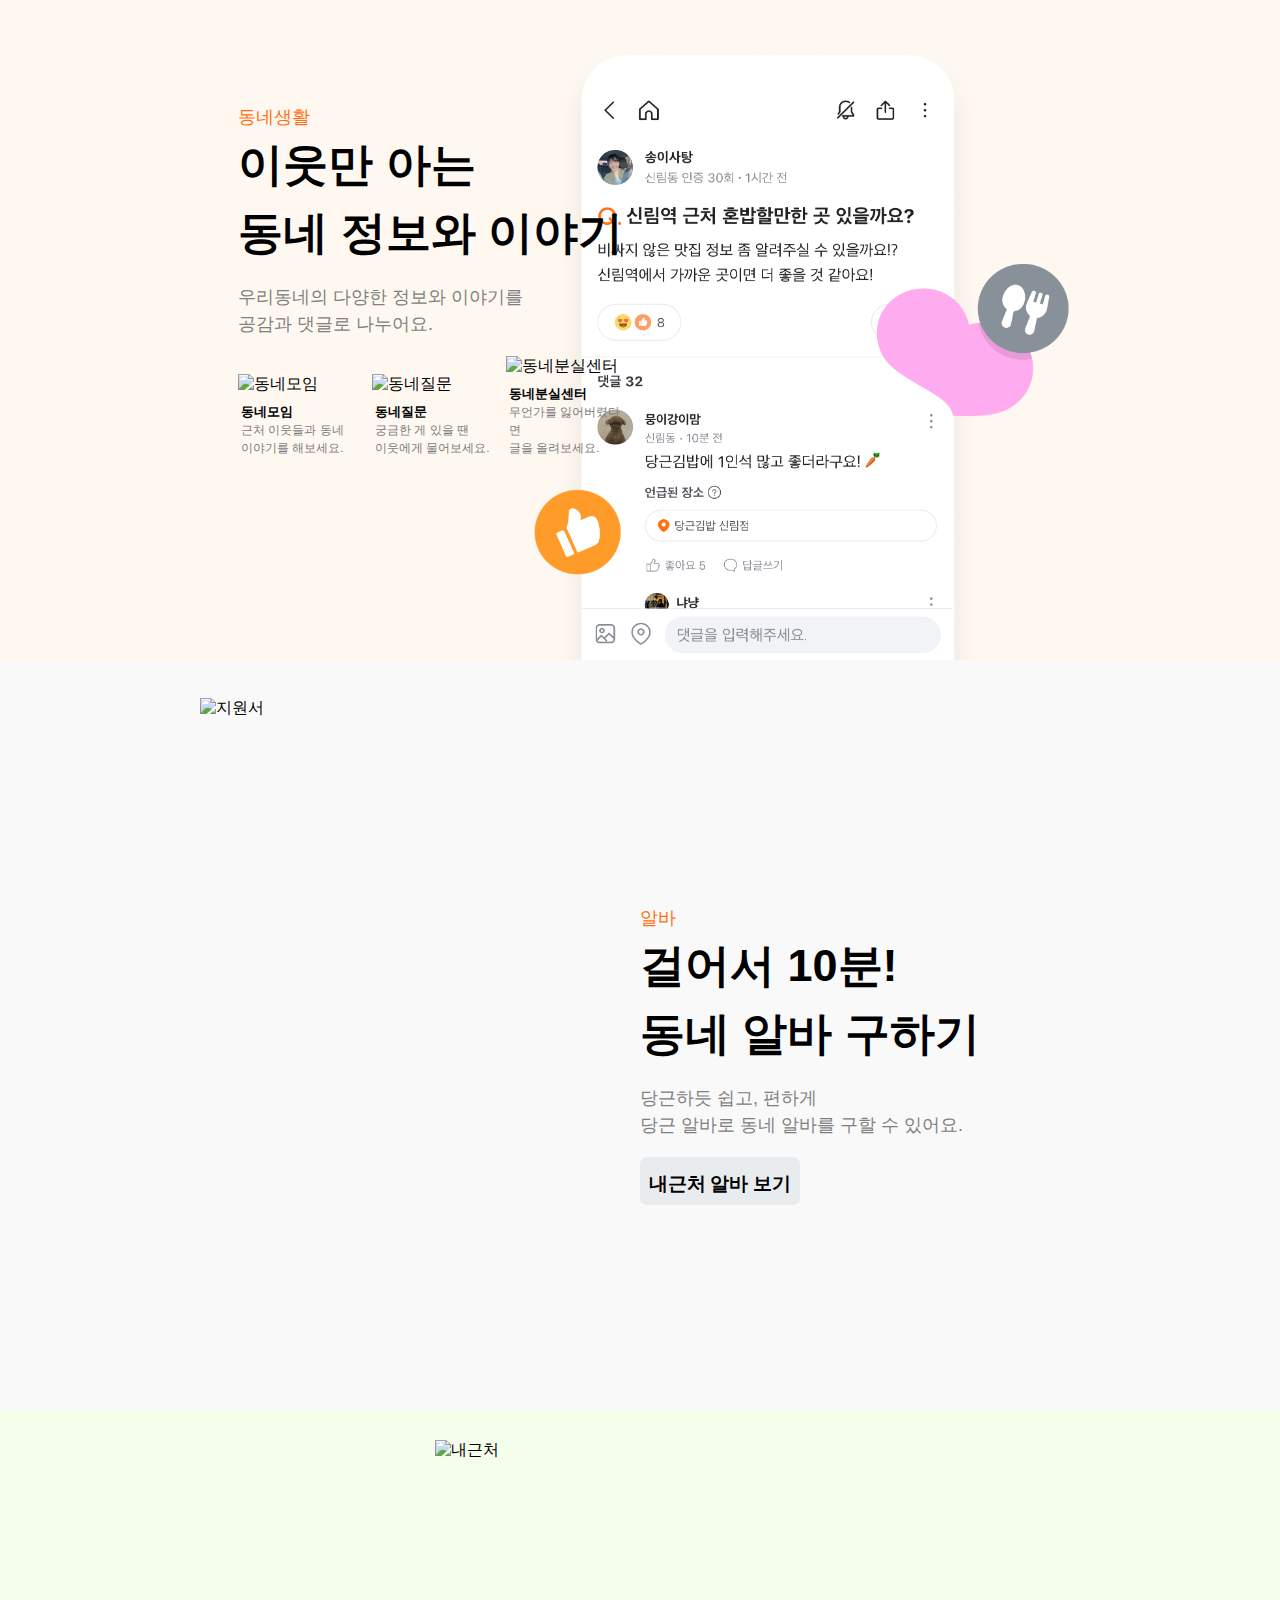
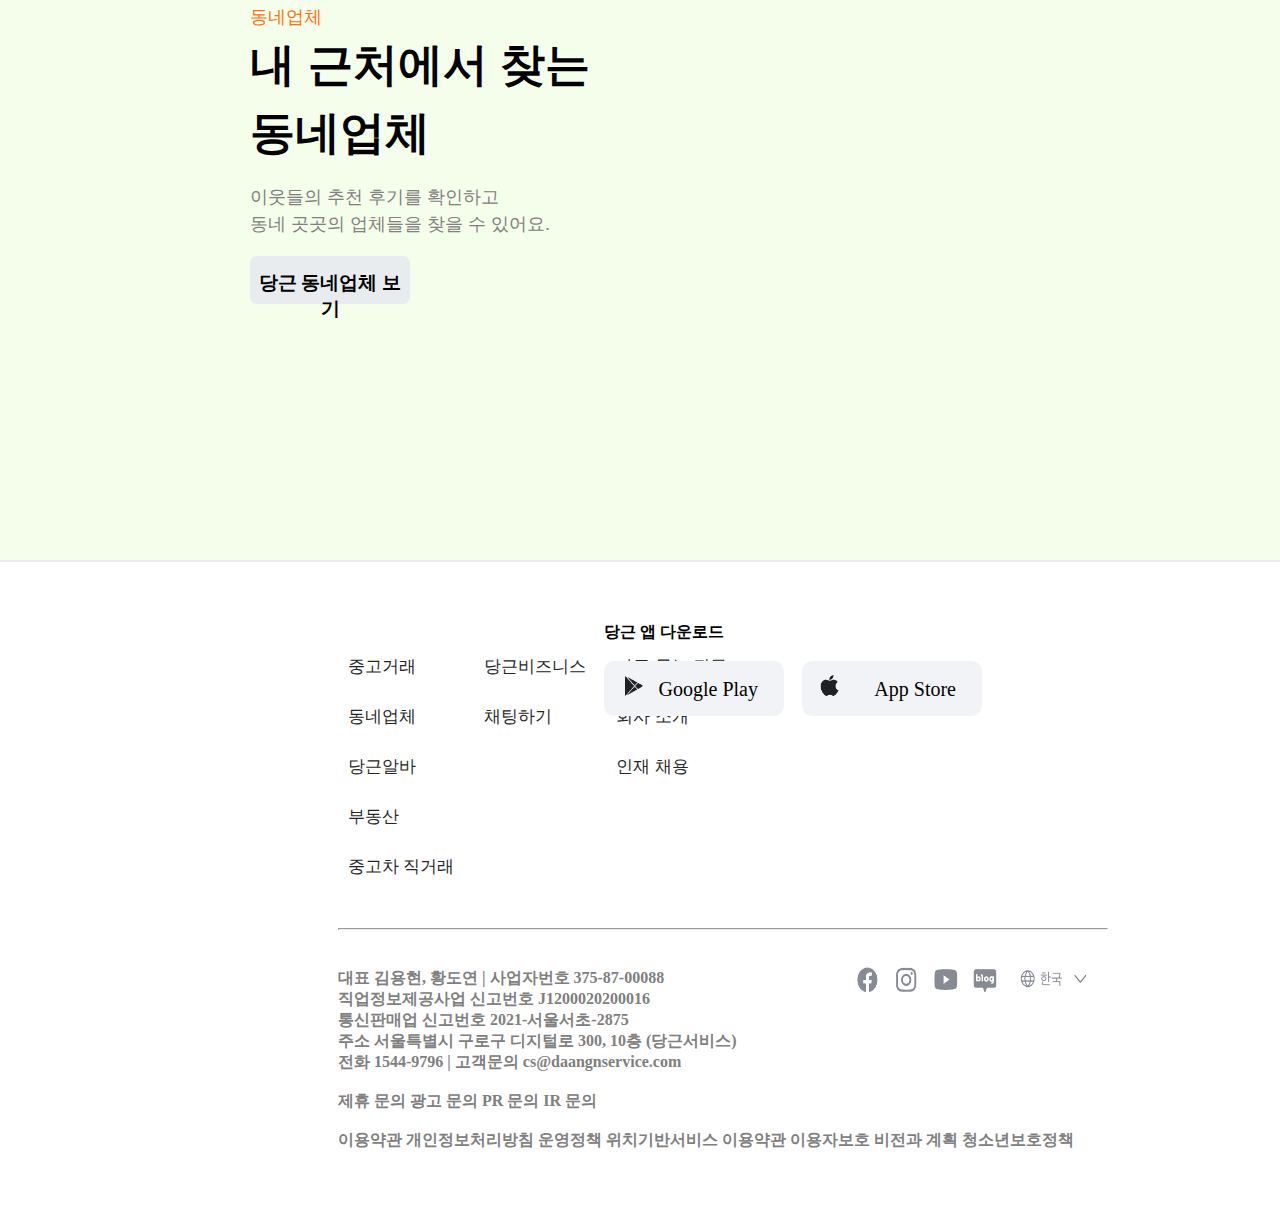
==== commit 97fa2fbd: "Feat : josn 에 사진 추가" ====
--- a/Web/index.html
+++ b/Web/index.html
@@ -15,7 +15,7 @@
           </div>
           
           <div class="headButton">
-            <a href="./fleamarket.html"><div id="headclick">중고거래</div></a>
+            <a href="./fleamarket.html"><div id="headclick">인기상품</div></a>
             <div id="headclick2">동네업체</div>
             <div id="headclick3">알바</div>
             <div id="headclick4">부동산</div>
@@ -33,9 +33,9 @@
         <div class="indexcontainer">
           <div class="container-yellow">
             <div id="text-box">
-              <h1 class="ibm-plex-sans-kr-regular">당신 근처의<br>지역 생활 커뮤니티</h1>
-              <br>
-              <p class="nanum-gothic-regular">동네라서 가능한 모든 것<br>당근에서 가까운 이웃과 함께해요.</p>
+              <h1 class="ibm-plex-sans-kr-regular">학교 안에서의<br>따뜻한 모든 시간들</h1>
+              <br>
+              <p class="nanum-gothic-regular">부산소프트웨어마이스터고라서<br>가능한 모든 것들.</p>
               <br>
               <a href="https://play.google.com/store/apps/details?id=com.towneers.www" target = "_blank">
                 <section id="downloadButton">
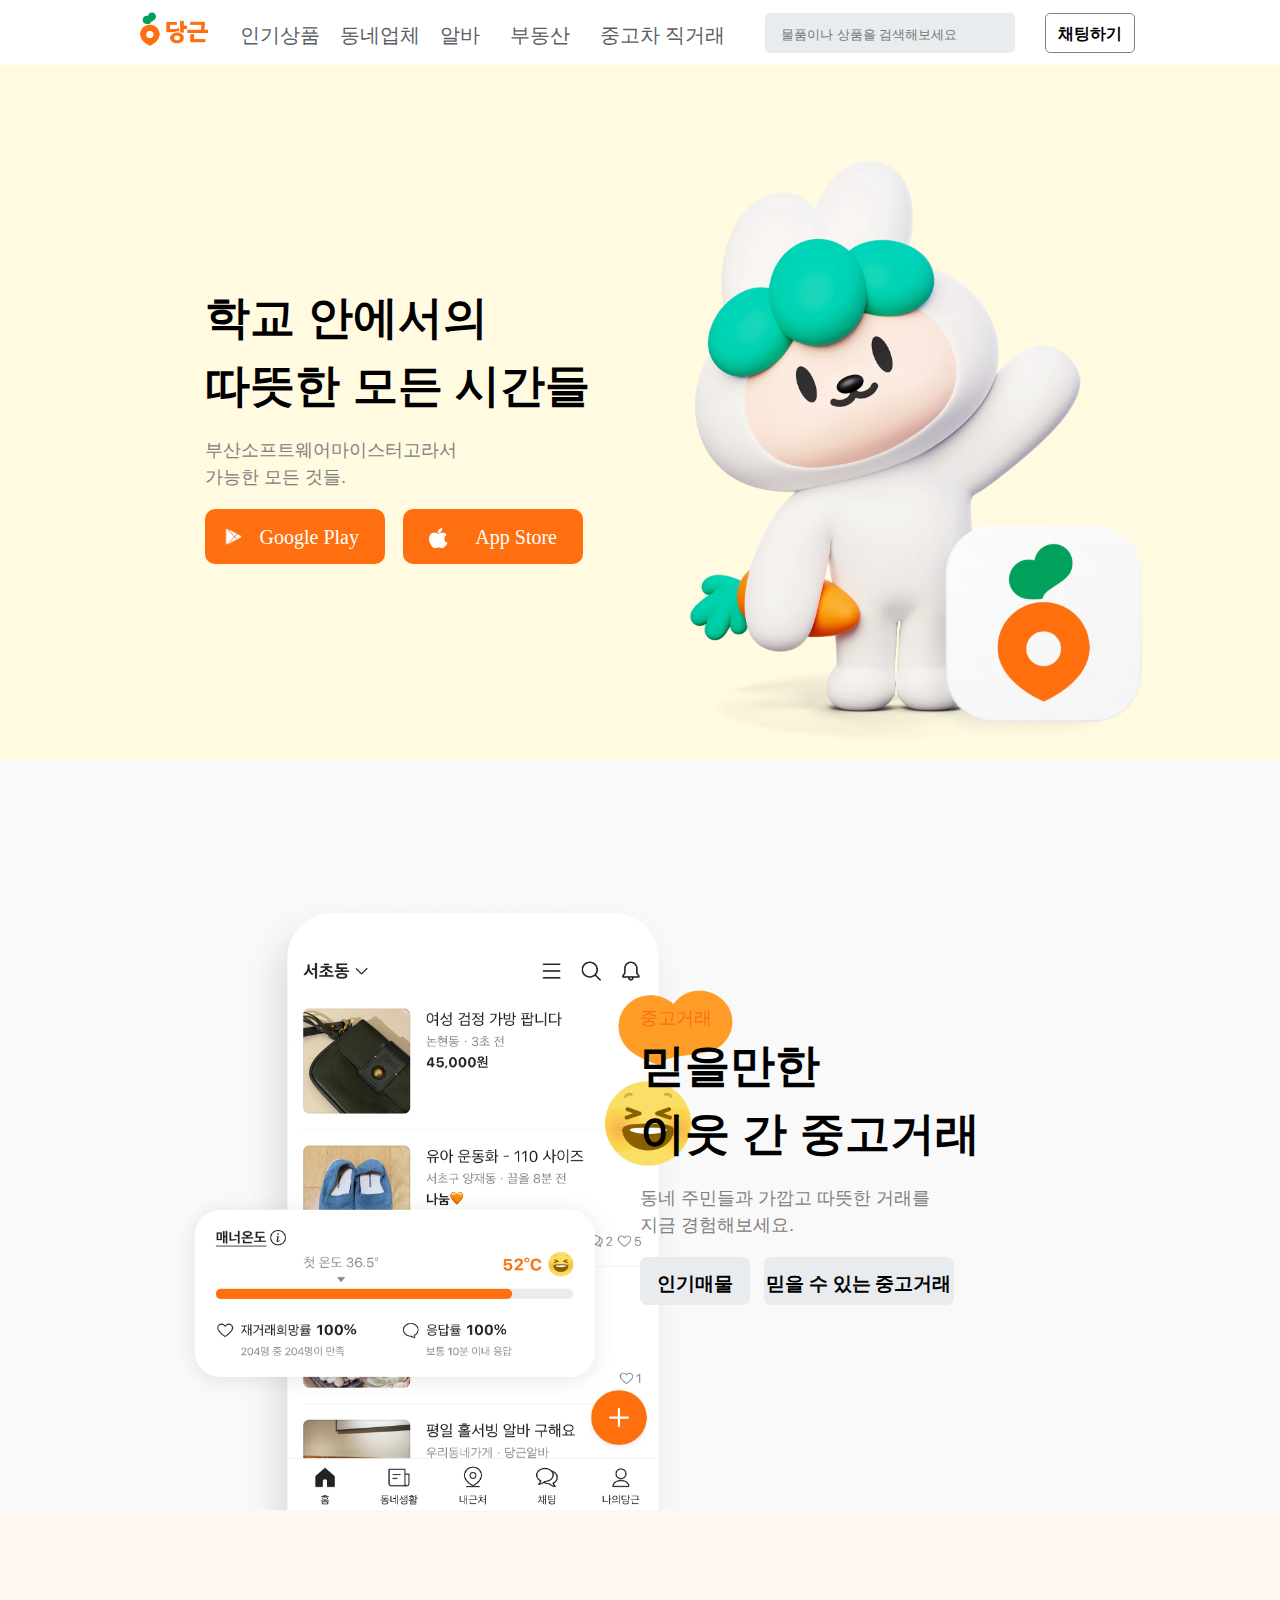
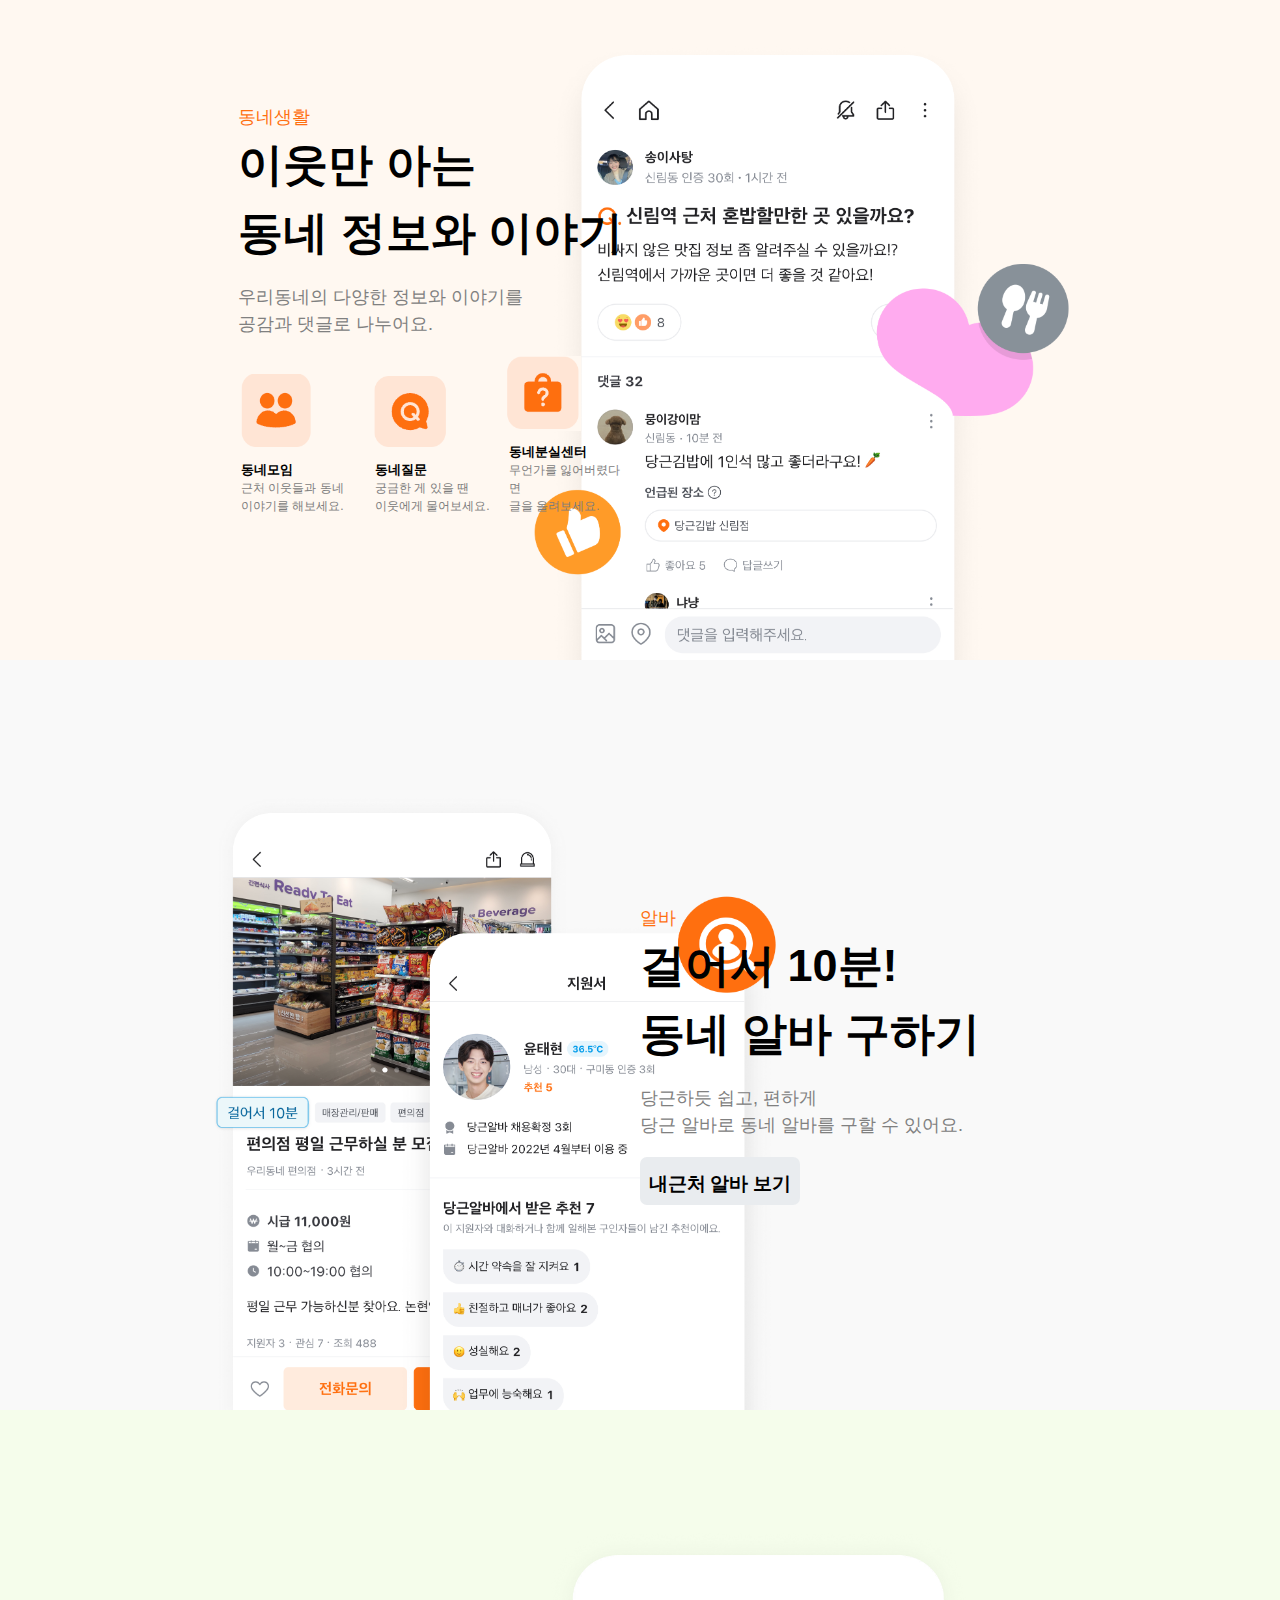
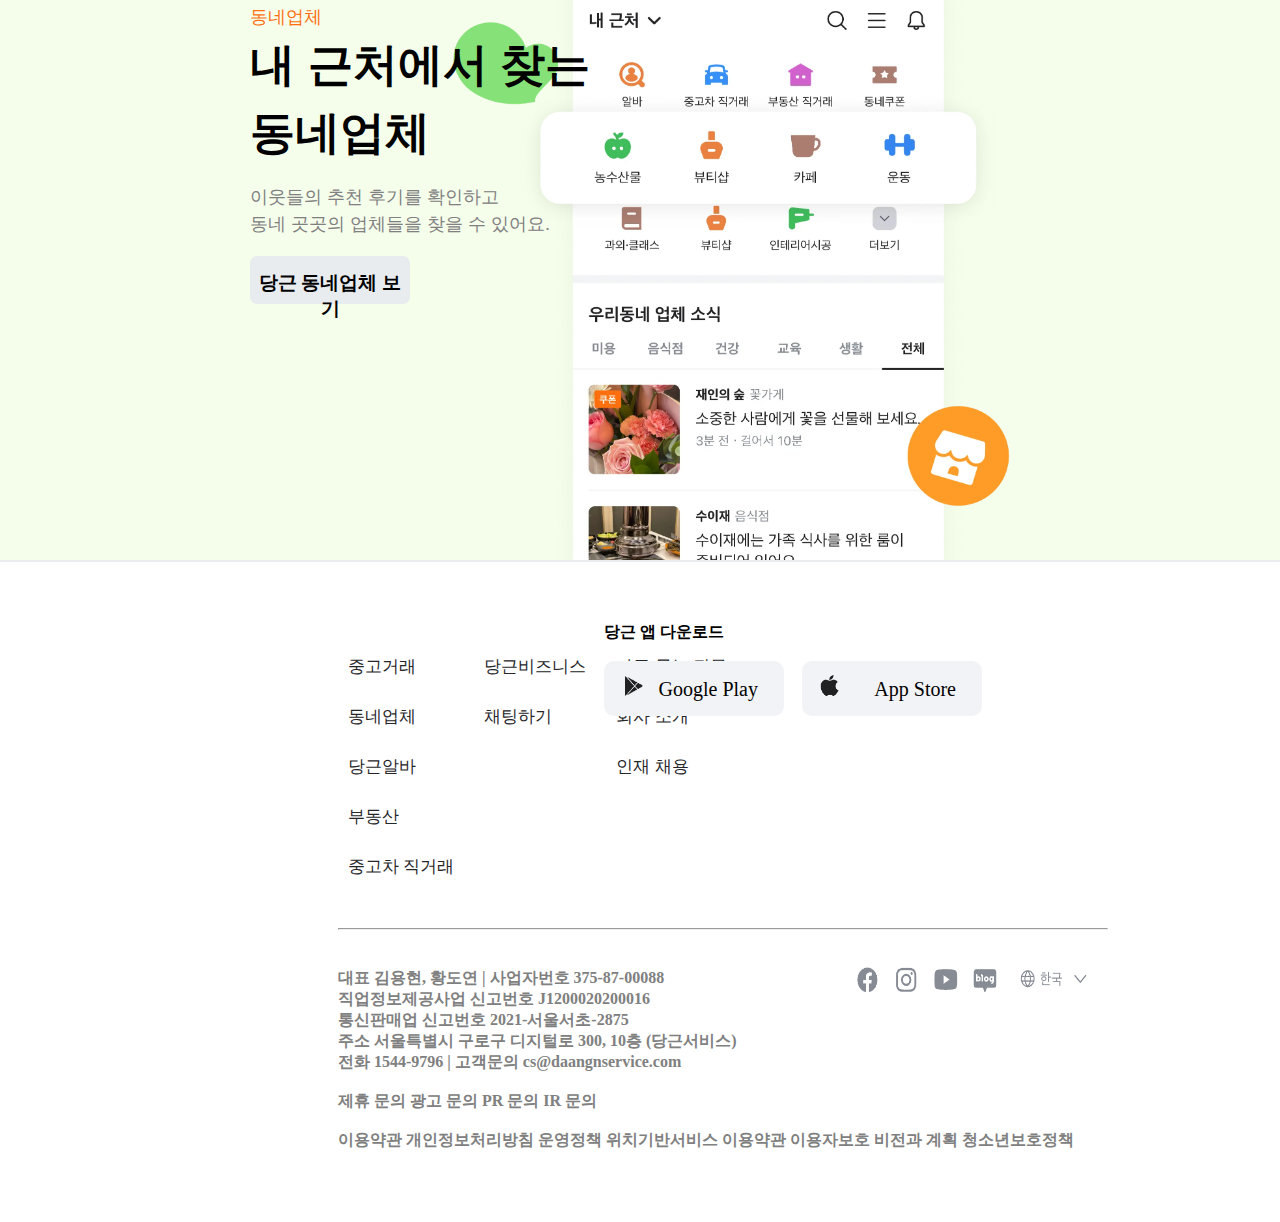
==== commit c3f5c5bd: "Fix : 사진 이름 변경" ====
--- a/Web/index.html
+++ b/Web/index.html
@@ -90,21 +90,21 @@
               <p class="nanum-gothic-regular">우리동네의 다양한 정보와 이야기를<br>공감과 댓글로 나누어요.</p>
               <br>
               <div id="village_info">
-                <img src="../picture/동네모임.png" alt="동네모임" width="75px" height="75px">
+                <img src="../picture/vill_moim.png" alt="동네모임" width="75px" height="75px">
                 <div id="village_text">
                   <h5>동네모임</h5>
                   <p class="p-nanum-gothic-regular">근처 이웃들과 동네<br>이야기를 해보세요.</p>
                 </div>
               </div>
               <div id="village_info_left">
-                <img src="../picture/동네질문.png" alt="동네질문" width="75px" height="75px">
+                <img src="../picture/vill_question.png" alt="동네질문" width="75px" height="75px">
                 <div id="village_text">
                   <h5>동네질문</h5>
                   <p class="p-nanum-gothic-regular">궁금한 게 있을 땐<br>이웃에게 물어보세요.</p>
                 </div>
               </div>
               <div id="village_info_left">
-                <img src="../picture/동네분실센터.png" alt="동네분실센터" width="75px" height="75px">
+                <img src="../picture/vill_bunsill.png" alt="동네분실센터" width="75px" height="75px">
                 <div id="village_text">
                   <h5>동네분실센터</h5>
                   <p class="p-nanum-gothic-regular">무언가를 잃어버렸다면<br>글을 올려보세요.</p>
@@ -115,7 +115,7 @@
   
           <div class="container-white">
             <div class="main_supportPicture">
-              <img src="../picture/지원서.jpg" alt="지원서" width="640" height="720">
+              <img src="../picture/application_form.jpg" alt="지원서" width="640" height="720">
             </div>
 
             <div class="container-text-white">
@@ -132,7 +132,7 @@
 
           <div class="container-green">
             <div class="main_vPicture">
-              <img src="../picture/내근처.jpg" alt="내근처" width="640" height="720"> 
+              <img src="../picture/near_picture.jpg" alt="내근처" width="640" height="720"> 
             </div>
               <div class="container-text-green">
                 <p class="nanum-gothic-regular-orange">동네업체</p>
@@ -205,6 +205,5 @@
           </div>
         </div>
       </footer>
-
   </body>
 </html>
--- a/Web/style.css
+++ b/Web/style.css
@@ -1,4 +1,4 @@
-.ibm-plex-sans-kr-regular {
+ .ibm-plex-sans-kr-regular {
   font-family: "IBM Plex Sans KR", sans-serif;
   font-weight: 650;
   font-style: normal;
